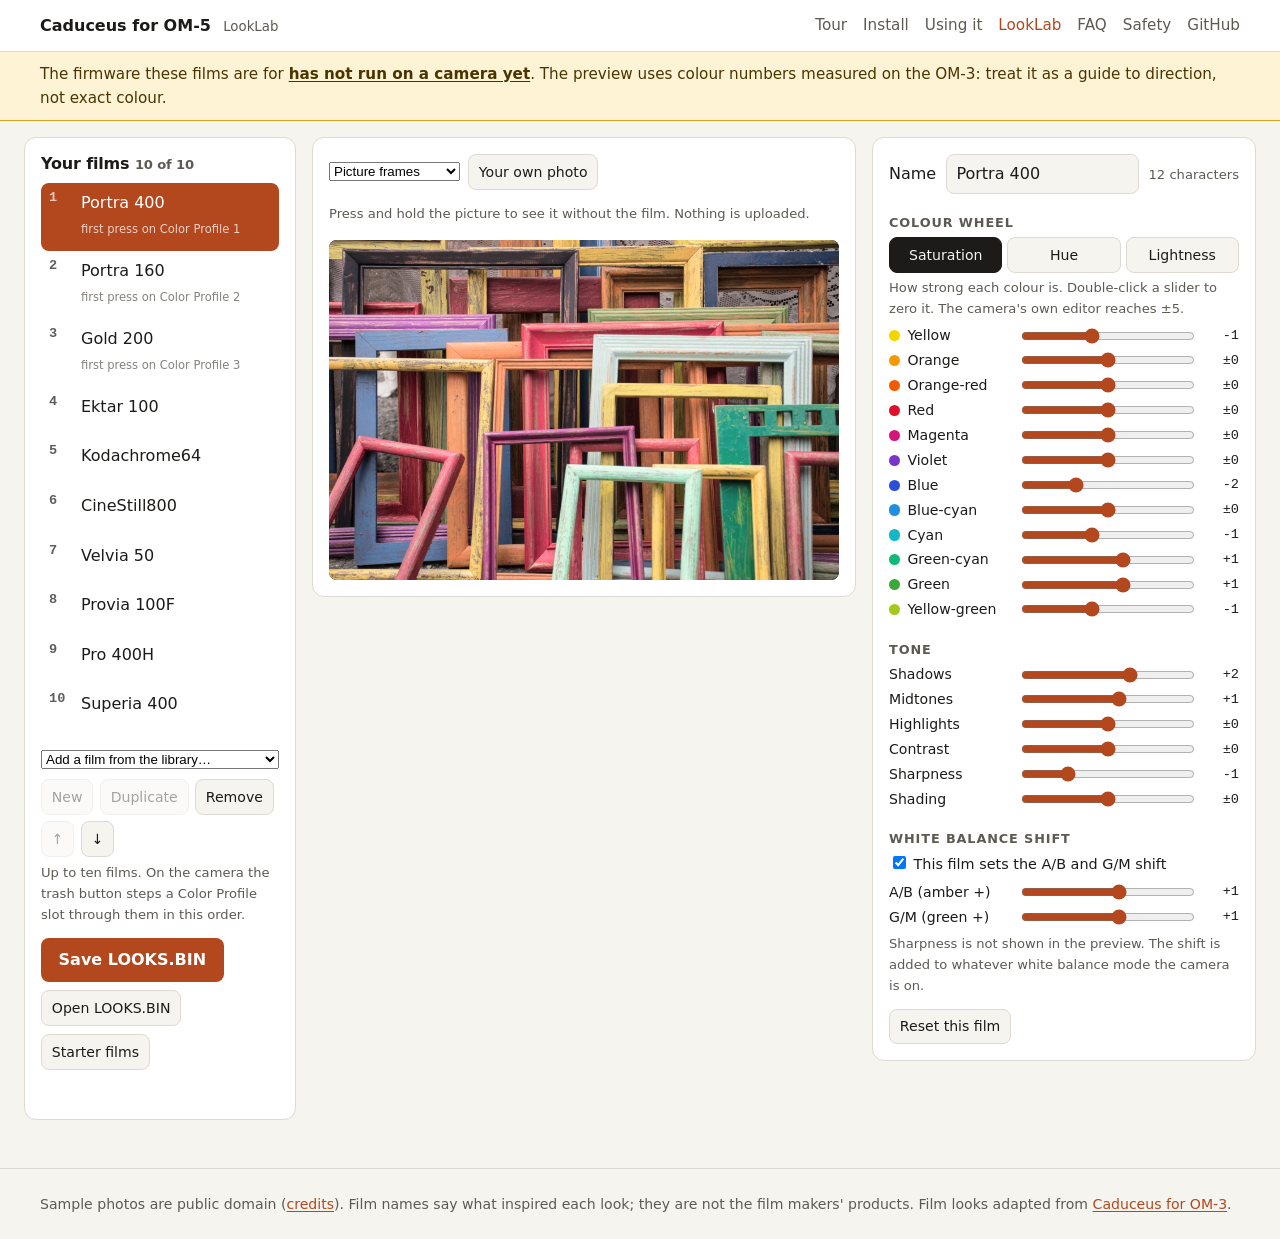
==== looklab/index.html @ a87e2ed6 "Add LookLab for OM-5 (no build step) with the film library, preview and LOOKS.BIN export Co-Authored" ====
<!doctype html>
<html lang="en">
<head>
<meta charset="utf-8">
<meta name="viewport" content="width=device-width, initial-scale=1">
<title>LookLab · Caduceus for OM-5</title>
<meta name="description" content="Make film looks for the OM-5 Mark II with Caduceus for OM-5 and save them as LOOKS.BIN.">
<link rel="stylesheet" href="../pages/site/site.css">
<style>
  .lab { display: grid; grid-template-columns: 17rem minmax(0, 1fr) 24rem; gap: 1rem; padding: 1rem clamp(.6rem, 2vw, 1.5rem) 3rem; align-items: start; }
  .card { background: var(--panel); border: 1px solid var(--line); border-radius: 12px; padding: 1rem; }
  .card h2 { font-size: 1rem; margin: 0 0 .6rem; }
  .card h3 { font-size: .8rem; text-transform: uppercase; letter-spacing: .07em; color: var(--soft); margin: 1.3rem 0 .4rem; }
  #films { list-style: none; margin: 0 0 .8rem; padding: 0; }
  #films li { display: grid; grid-template-columns: 1.6rem 1fr; gap: 0 .4rem; padding: .45rem .5rem; border-radius: 8px; cursor: pointer; }
  #films li:hover { background: var(--code); }
  #films li.on { background: var(--accent); color: var(--accent-ink); }
  #films .num { font: 600 .85rem var(--mono); opacity: .7; }
  #films .hint { grid-column: 2; font-size: .72rem; opacity: .75; }
  .hint { color: var(--soft); font-size: .82rem; margin: .3rem 0; }
  #films li.on .hint { color: inherit; }
  .tools { display: flex; flex-wrap: wrap; gap: .4rem; }
  .tools button, .tools select, .file { font: inherit; font-size: .88rem; padding: .4em .7em; border-radius: 8px; border: 1px solid var(--line); background: var(--bg); color: var(--ink); cursor: pointer; }
  .tools button:disabled { opacity: .4; cursor: default; }
  select { max-width: 100%; }
  #lib { width: 100%; margin-bottom: .6rem; }
  .file input { display: none; }
  #view { width: 100%; height: auto; border-radius: 8px; display: block; background: #000; touch-action: none; cursor: pointer; }
  .viewbar { display: flex; flex-wrap: wrap; gap: .5rem; align-items: center; margin-bottom: .7rem; }
  .namerow { display: grid; grid-template-columns: auto 1fr auto; gap: .6rem; align-items: center; }
  .namerow input { font: inherit; padding: .4em .6em; border-radius: 8px; border: 1px solid var(--line); background: var(--bg); color: var(--ink); min-width: 0; }
  .tabs { display: flex; gap: .3rem; }
  .tabs button { flex: 1; font: inherit; font-size: .88rem; padding: .4em; border-radius: 8px; border: 1px solid var(--line); background: var(--bg); color: var(--ink); cursor: pointer; }
  .tabs button.on { background: var(--ink); color: var(--bg); border-color: var(--ink); }
  .grid { display: grid; gap: .15rem; }
  .row { display: grid; grid-template-columns: 7.6rem 1fr 2.4rem; gap: .5rem; align-items: center; font-size: .88rem; }
  .row output { font: .85rem var(--mono); text-align: right; font-variant-numeric: tabular-nums; }
  .row input[type=range] { width: 100%; accent-color: var(--accent); }
  .sw { display: inline-block; width: .7rem; height: .7rem; border-radius: 50%; margin-right: .45rem; vertical-align: -1px; }
  .check { font-size: .9rem; display: block; margin: .3rem 0; }
  .msg { min-height: 1.5em; font-size: .9rem; color: var(--soft); margin: .7rem 0 0; }
  .msg.bad { color: #c62828; font-weight: 600; }
  .save { display: flex; flex-wrap: wrap; gap: .5rem; margin-top: .8rem; }
  @media (max-width: 1100px) { .lab { grid-template-columns: 15rem minmax(0, 1fr); } .lab .edit { grid-column: 1 / -1; } }
  @media (max-width: 700px) { .lab { grid-template-columns: 1fr; } }
</style>
</head>
<body>
<header class="top">
  <a class="brand" href="../">Caduceus for OM-5 <small>LookLab</small></a>
  <nav><a href="../">Tour</a><a href="../pages/install/">Install</a><a href="../pages/using/">Using it</a><a href="./" aria-current="page">LookLab</a><a href="../pages/faq/">FAQ</a><a href="../pages/safety/">Safety</a><a href="https://github.com/xulfr/caduceus-om5">GitHub</a></nav>
</header>
<div class="banner">The firmware these films are for <a href="../pages/safety/">has not run on a camera yet</a>. The preview uses colour numbers measured on the OM-3: treat it as a guide to direction, not exact colour.</div>
<div class="lab">
  <section class="card" aria-label="Your films">
    <h2>Your films <span class="hint" id="count"></span></h2>
    <ol id="films"></ol>
    <select id="lib" aria-label="Add a film from the library"></select>
    <div class="tools">
      <button id="add" type="button">New</button><button id="dup" type="button">Duplicate</button><button id="del" type="button">Remove</button>
      <button id="up" type="button" aria-label="Move up">↑</button><button id="down" type="button" aria-label="Move down">↓</button>
    </div>
    <p class="hint">Up to ten films. On the camera the trash button steps a Color Profile slot through them in this order.</p>
    <div class="save">
      <button class="btn" id="savebin" type="button">Save LOOKS.BIN</button>
      <label class="file">Open LOOKS.BIN<input id="openbin" type="file" accept=".bin,.BIN"></label>
      <button class="file" id="starter" type="button">Starter films</button>
    </div>
    <p class="msg" id="msg" role="status"></p>
  </section>
  <section class="card" aria-label="Preview">
    <div class="viewbar">
      <select id="sample" aria-label="Sample photo"></select>
      <label class="file">Your own photo<input id="photo" type="file" accept="image/*"></label>
      <span class="hint">Press and hold the picture to see it without the film. Nothing is uploaded.</span>
    </div>
    <canvas id="view" width="900" height="600"></canvas>
  </section>
  <section class="card edit" aria-label="The film's settings">
    <div id="editor"></div>
    <div class="save"><button class="file" id="reset" type="button">Reset this film</button></div>
  </section>
</div>
<footer>Sample photos are public domain (<a href="samples/CREDITS.md">credits</a>). Film names say what inspired each look; they are not the film makers' products. Film looks adapted from <a href="https://github.com/androidfanman/caduceus-om3">Caduceus for OM-3</a>.</footer>
<script src="app.js"></script>
</body>
</html>
---- pages/site/site.css ----
/* Caduceus for OM-5: one stylesheet for the tour, the guide pages and LookLab. */
:root {
  --bg: #f6f4ef; --panel: #ffffff; --ink: #1c1b19; --soft: #5d5a54; --line: #dedad1; --accent: #b3471d; --accent-ink: #ffffff;
  --warn-bg: #fff3d6; --warn-line: #d9a420; --warn-ink: #4a3500; --code: #efece4;
  --sans: "Avenir Next", "Segoe UI", system-ui, -apple-system, "Helvetica Neue", Arial, sans-serif;
  --mono: ui-monospace, "SF Mono", Menlo, Consolas, monospace;
  color-scheme: light dark;
}
@media (prefers-color-scheme: dark) {
  :root { --bg: #161513; --panel: #201f1c; --ink: #ece9e2; --soft: #a6a299; --line: #36342f; --accent: #f08a4b; --accent-ink: #1b0f06;
    --warn-bg: #3a2c05; --warn-line: #a47c12; --warn-ink: #ffe7a6; --code: #2a2824; }
}
* { box-sizing: border-box; }
html { -webkit-text-size-adjust: 100%; }
body { margin: 0; background: var(--bg); color: var(--ink); font: 16px/1.6 var(--sans); }
a { color: var(--accent); text-underline-offset: 2px; }
h1, h2, h3 { line-height: 1.2; text-wrap: balance; letter-spacing: -0.01em; }
h1 { font-size: clamp(2rem, 5vw, 3.2rem); margin: 0 0 .4em; font-weight: 700; }
h2 { font-size: 1.5rem; margin: 2.2em 0 .5em; }
h3 { font-size: 1.05rem; margin: 1.6em 0 .4em; }
code, kbd { font-family: var(--mono); font-size: .9em; background: var(--code); padding: .1em .35em; border-radius: 4px; }
pre { background: var(--code); padding: 1em; border-radius: 8px; overflow-x: auto; }
pre code { background: none; padding: 0; }
table { border-collapse: collapse; width: 100%; margin: 1em 0; font-size: .95em; display: block; overflow-x: auto; }
th, td { text-align: left; vertical-align: top; padding: .5em .7em; border-bottom: 1px solid var(--line); }
th { font-weight: 600; color: var(--soft); }
img { max-width: 100%; height: auto; }
blockquote { margin: 1.2em 0; padding: .8em 1em; background: var(--warn-bg); border-left: 4px solid var(--warn-line); color: var(--warn-ink); border-radius: 0 8px 8px 0; }
blockquote p { margin: .3em 0; }
blockquote a { color: inherit; }

.top { display: flex; flex-wrap: wrap; align-items: center; gap: .4rem 1.2rem; padding: .8rem clamp(1rem, 4vw, 2.5rem); border-bottom: 1px solid var(--line); background: var(--panel); }
.top .brand { font-weight: 700; color: var(--ink); text-decoration: none; margin-right: auto; }
.top .brand small { font-weight: 500; color: var(--soft); margin-left: .5em; }
.top nav { display: flex; flex-wrap: wrap; gap: .2rem 1rem; }
.top nav a { color: var(--soft); text-decoration: none; font-size: .95rem; }
.top nav a:hover, .top nav a[aria-current] { color: var(--accent); }
.banner { background: var(--warn-bg); color: var(--warn-ink); border-bottom: 1px solid var(--warn-line); padding: .6rem clamp(1rem, 4vw, 2.5rem); font-size: .95rem; }
.banner a { color: inherit; font-weight: 600; }
main.doc { max-width: 46rem; margin: 0 auto; padding: 2rem clamp(1rem, 4vw, 2rem) 5rem; }
footer { border-top: 1px solid var(--line); padding: 1.5rem clamp(1rem, 4vw, 2.5rem); color: var(--soft); font-size: .88rem; }
.btn { display: inline-block; background: var(--accent); color: var(--accent-ink); padding: .6em 1.1em; border-radius: 8px; text-decoration: none; font-weight: 600; border: 0; font: inherit; font-weight: 600; cursor: pointer; }
.btn.ghost { background: transparent; color: var(--ink); border: 1px solid var(--line); }
.btn:disabled { opacity: .45; cursor: default; }

/* tour */
.hero { padding: clamp(2.5rem, 7vw, 5rem) clamp(1rem, 4vw, 2.5rem) 2rem; max-width: 70rem; margin: 0 auto; display: grid; gap: 2rem; grid-template-columns: minmax(0, 1.1fr) minmax(0, 1fr); align-items: center; }
.hero p.lede { font-size: 1.2rem; color: var(--soft); max-width: 32rem; }
.hero .cta { display: flex; flex-wrap: wrap; gap: .7rem; margin-top: 1.4rem; }
.screen { border-radius: 12px; border: 1px solid var(--line); background: #000; display: block; width: 100%; image-rendering: auto; }
figure { margin: 0; }
figcaption { color: var(--soft); font-size: .88rem; margin-top: .5rem; }
.steps { max-width: 70rem; margin: 0 auto; padding: 1rem clamp(1rem, 4vw, 2.5rem) 3rem; display: grid; gap: 3rem; }
.step { display: grid; gap: 1.5rem 2.5rem; grid-template-columns: minmax(0, 1fr) minmax(0, 1fr); align-items: center; }
.step:nth-child(even) figure { order: -1; }
.step h2 { margin-top: 0; }
.step .k { font: 600 .8rem var(--mono); color: var(--accent); letter-spacing: .08em; text-transform: uppercase; }
.facts { max-width: 70rem; margin: 0 auto; padding: 0 clamp(1rem, 4vw, 2.5rem) 4rem; }
@media (max-width: 760px) { .hero, .step { grid-template-columns: 1fr; } .step:nth-child(even) figure { order: 0; } }
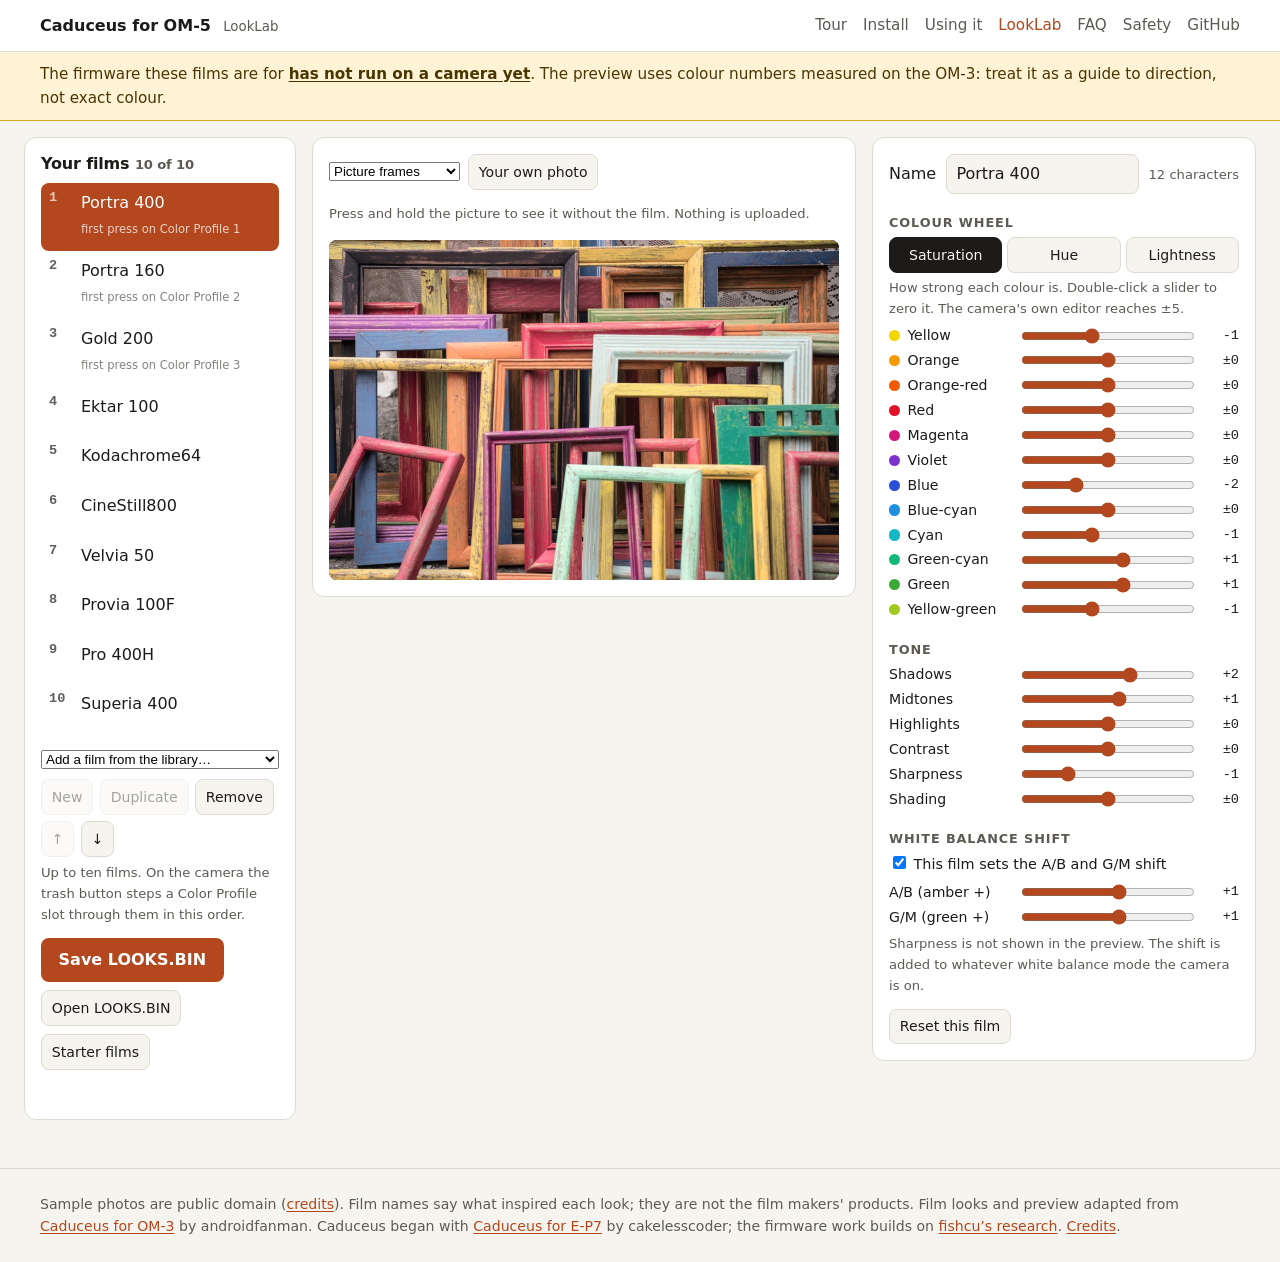
==== commit 257e7c43: "Credit fishcu, cakelesscoder and androidfanman in the README and on the site Credits section in the " ====
--- a/looklab/index.html
+++ b/looklab/index.html
@@ -81,7 +81,7 @@
     <div class="save"><button class="file" id="reset" type="button">Reset this film</button></div>
   </section>
 </div>
-<footer>Sample photos are public domain (<a href="samples/CREDITS.md">credits</a>). Film names say what inspired each look; they are not the film makers' products. Film looks adapted from <a href="https://github.com/androidfanman/caduceus-om3">Caduceus for OM-3</a>.</footer>
+<footer>Sample photos are public domain (<a href="samples/CREDITS.md">credits</a>). Film names say what inspired each look; they are not the film makers' products. Film looks and preview adapted from <a href="https://github.com/androidfanman/caduceus-om3">Caduceus for OM-3</a> by androidfanman. Caduceus began with <a href="https://github.com/cakelesscoder/caduceus-ep7">Caduceus for E-P7</a> by cakelesscoder; the firmware work builds on <a href="https://github.com/fishcu/oly_fw_analysis">fishcu’s research</a>. <a href="../#credits">Credits</a>.</footer>
 <script src="app.js"></script>
 </body>
 </html>
--- a/pages/site/site.css
+++ b/pages/site/site.css
@@ -44,6 +44,11 @@
 .btn:disabled { opacity: .45; cursor: default; }
 
 /* tour */
+.skip { position: absolute; left: 1rem; top: -5rem; padding: .6rem; background: var(--panel); z-index: 10; }
+.skip:focus { top: .5rem; }
+:focus-visible { outline: 3px solid var(--accent); outline-offset: 3px; }
+.eyebrow { font: 600 .8rem var(--mono); color: var(--accent); letter-spacing: .05em; }
+caption { text-align: left; color: var(--soft); margin-bottom: .5rem; }
 .hero { padding: clamp(2.5rem, 7vw, 5rem) clamp(1rem, 4vw, 2.5rem) 2rem; max-width: 70rem; margin: 0 auto; display: grid; gap: 2rem; grid-template-columns: minmax(0, 1.1fr) minmax(0, 1fr); align-items: center; }
 .hero p.lede { font-size: 1.2rem; color: var(--soft); max-width: 32rem; }
 .hero .cta { display: flex; flex-wrap: wrap; gap: .7rem; margin-top: 1.4rem; }
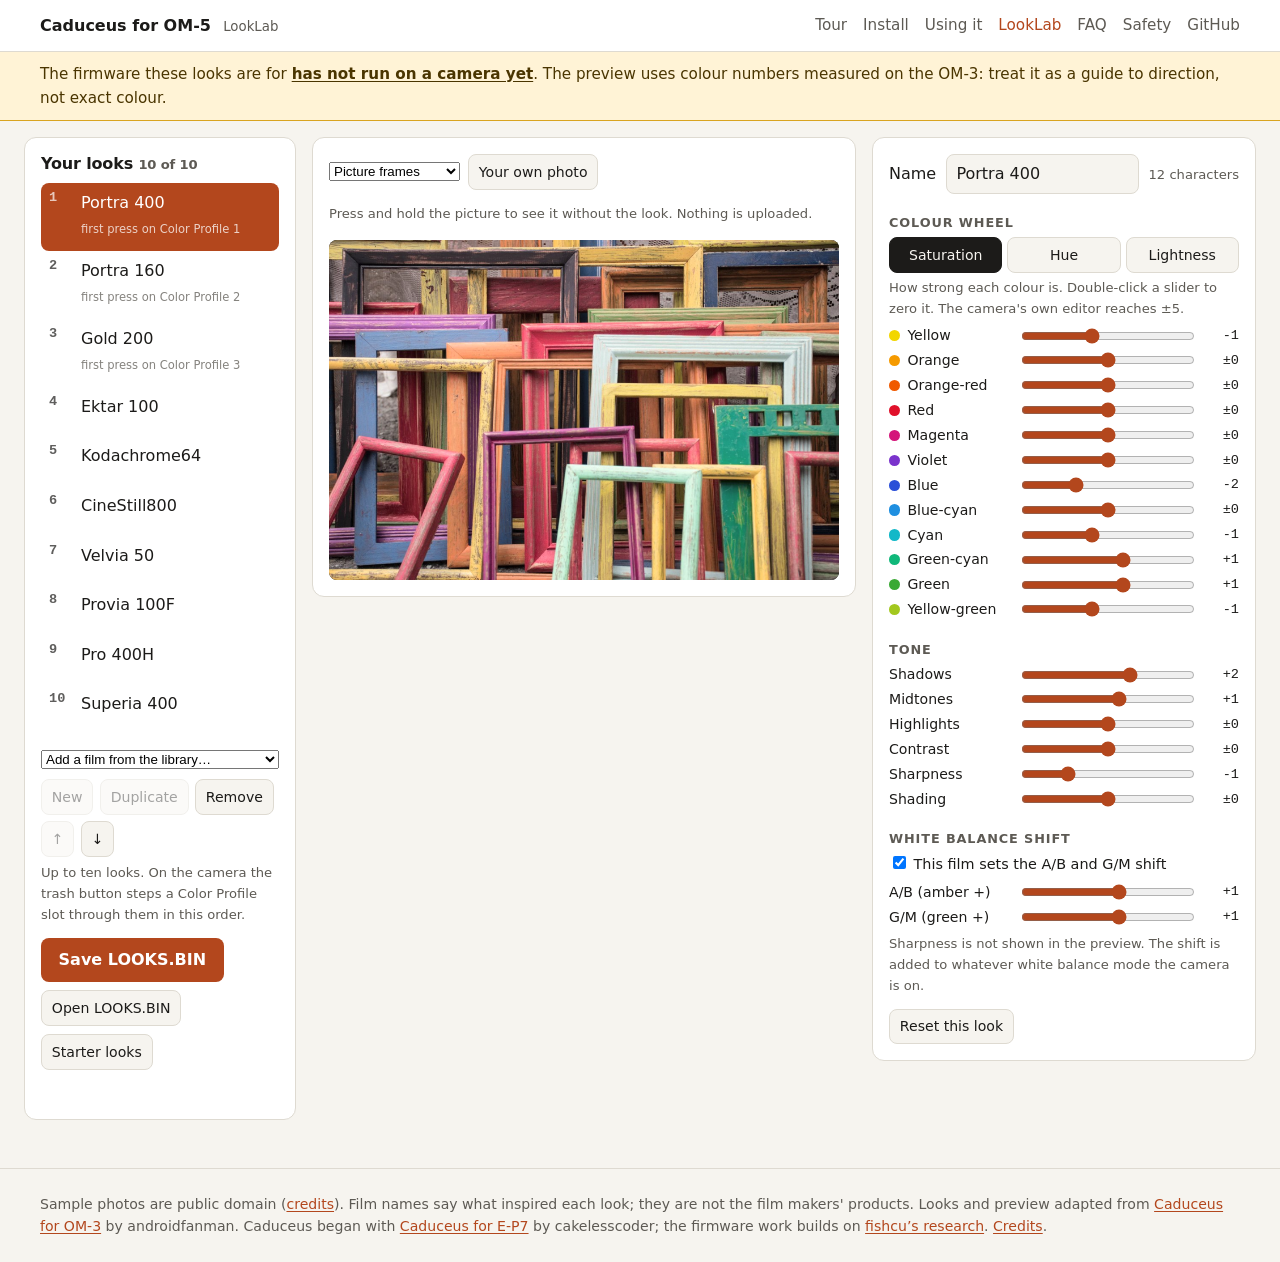
==== commit d51bc625: "Call them looks: rename films to looks in user-facing text README, site, guides, roadmap and LookLab" ====
--- a/looklab/index.html
+++ b/looklab/index.html
@@ -4,7 +4,7 @@
 <meta charset="utf-8">
 <meta name="viewport" content="width=device-width, initial-scale=1">
 <title>LookLab · Caduceus for OM-5</title>
-<meta name="description" content="Make film looks for the OM-5 Mark II with Caduceus for OM-5 and save them as LOOKS.BIN.">
+<meta name="description" content="Make looks for the OM-5 Mark II with Caduceus for OM-5 and save them as LOOKS.BIN.">
 <link rel="stylesheet" href="../pages/site/site.css">
 <style>
   .lab { display: grid; grid-template-columns: 17rem minmax(0, 1fr) 24rem; gap: 1rem; padding: 1rem clamp(.6rem, 2vw, 1.5rem) 3rem; align-items: start; }
@@ -50,21 +50,21 @@
   <a class="brand" href="../">Caduceus for OM-5 <small>LookLab</small></a>
   <nav><a href="../">Tour</a><a href="../pages/install/">Install</a><a href="../pages/using/">Using it</a><a href="./" aria-current="page">LookLab</a><a href="../pages/faq/">FAQ</a><a href="../pages/safety/">Safety</a><a href="https://github.com/xulfr/caduceus-om5">GitHub</a></nav>
 </header>
-<div class="banner">The firmware these films are for <a href="../pages/safety/">has not run on a camera yet</a>. The preview uses colour numbers measured on the OM-3: treat it as a guide to direction, not exact colour.</div>
+<div class="banner">The firmware these looks are for <a href="../pages/safety/">has not run on a camera yet</a>. The preview uses colour numbers measured on the OM-3: treat it as a guide to direction, not exact colour.</div>
 <div class="lab">
-  <section class="card" aria-label="Your films">
-    <h2>Your films <span class="hint" id="count"></span></h2>
+  <section class="card" aria-label="Your looks">
+    <h2>Your looks <span class="hint" id="count"></span></h2>
     <ol id="films"></ol>
-    <select id="lib" aria-label="Add a film from the library"></select>
+    <select id="lib" aria-label="Add a look from the library"></select>
     <div class="tools">
       <button id="add" type="button">New</button><button id="dup" type="button">Duplicate</button><button id="del" type="button">Remove</button>
       <button id="up" type="button" aria-label="Move up">↑</button><button id="down" type="button" aria-label="Move down">↓</button>
     </div>
-    <p class="hint">Up to ten films. On the camera the trash button steps a Color Profile slot through them in this order.</p>
+    <p class="hint">Up to ten looks. On the camera the trash button steps a Color Profile slot through them in this order.</p>
     <div class="save">
       <button class="btn" id="savebin" type="button">Save LOOKS.BIN</button>
       <label class="file">Open LOOKS.BIN<input id="openbin" type="file" accept=".bin,.BIN"></label>
-      <button class="file" id="starter" type="button">Starter films</button>
+      <button class="file" id="starter" type="button">Starter looks</button>
     </div>
     <p class="msg" id="msg" role="status"></p>
   </section>
@@ -72,16 +72,16 @@
     <div class="viewbar">
       <select id="sample" aria-label="Sample photo"></select>
       <label class="file">Your own photo<input id="photo" type="file" accept="image/*"></label>
-      <span class="hint">Press and hold the picture to see it without the film. Nothing is uploaded.</span>
+      <span class="hint">Press and hold the picture to see it without the look. Nothing is uploaded.</span>
     </div>
     <canvas id="view" width="900" height="600"></canvas>
   </section>
-  <section class="card edit" aria-label="The film's settings">
+  <section class="card edit" aria-label="The look's settings">
     <div id="editor"></div>
-    <div class="save"><button class="file" id="reset" type="button">Reset this film</button></div>
+    <div class="save"><button class="file" id="reset" type="button">Reset this look</button></div>
   </section>
 </div>
-<footer>Sample photos are public domain (<a href="samples/CREDITS.md">credits</a>). Film names say what inspired each look; they are not the film makers' products. Film looks and preview adapted from <a href="https://github.com/androidfanman/caduceus-om3">Caduceus for OM-3</a> by androidfanman. Caduceus began with <a href="https://github.com/cakelesscoder/caduceus-ep7">Caduceus for E-P7</a> by cakelesscoder; the firmware work builds on <a href="https://github.com/fishcu/oly_fw_analysis">fishcu’s research</a>. <a href="../#credits">Credits</a>.</footer>
+<footer>Sample photos are public domain (<a href="samples/CREDITS.md">credits</a>). Film names say what inspired each look; they are not the film makers' products. Looks and preview adapted from <a href="https://github.com/androidfanman/caduceus-om3">Caduceus for OM-3</a> by androidfanman. Caduceus began with <a href="https://github.com/cakelesscoder/caduceus-ep7">Caduceus for E-P7</a> by cakelesscoder; the firmware work builds on <a href="https://github.com/fishcu/oly_fw_analysis">fishcu’s research</a>. <a href="../#credits">Credits</a>.</footer>
 <script src="app.js"></script>
 </body>
 </html>
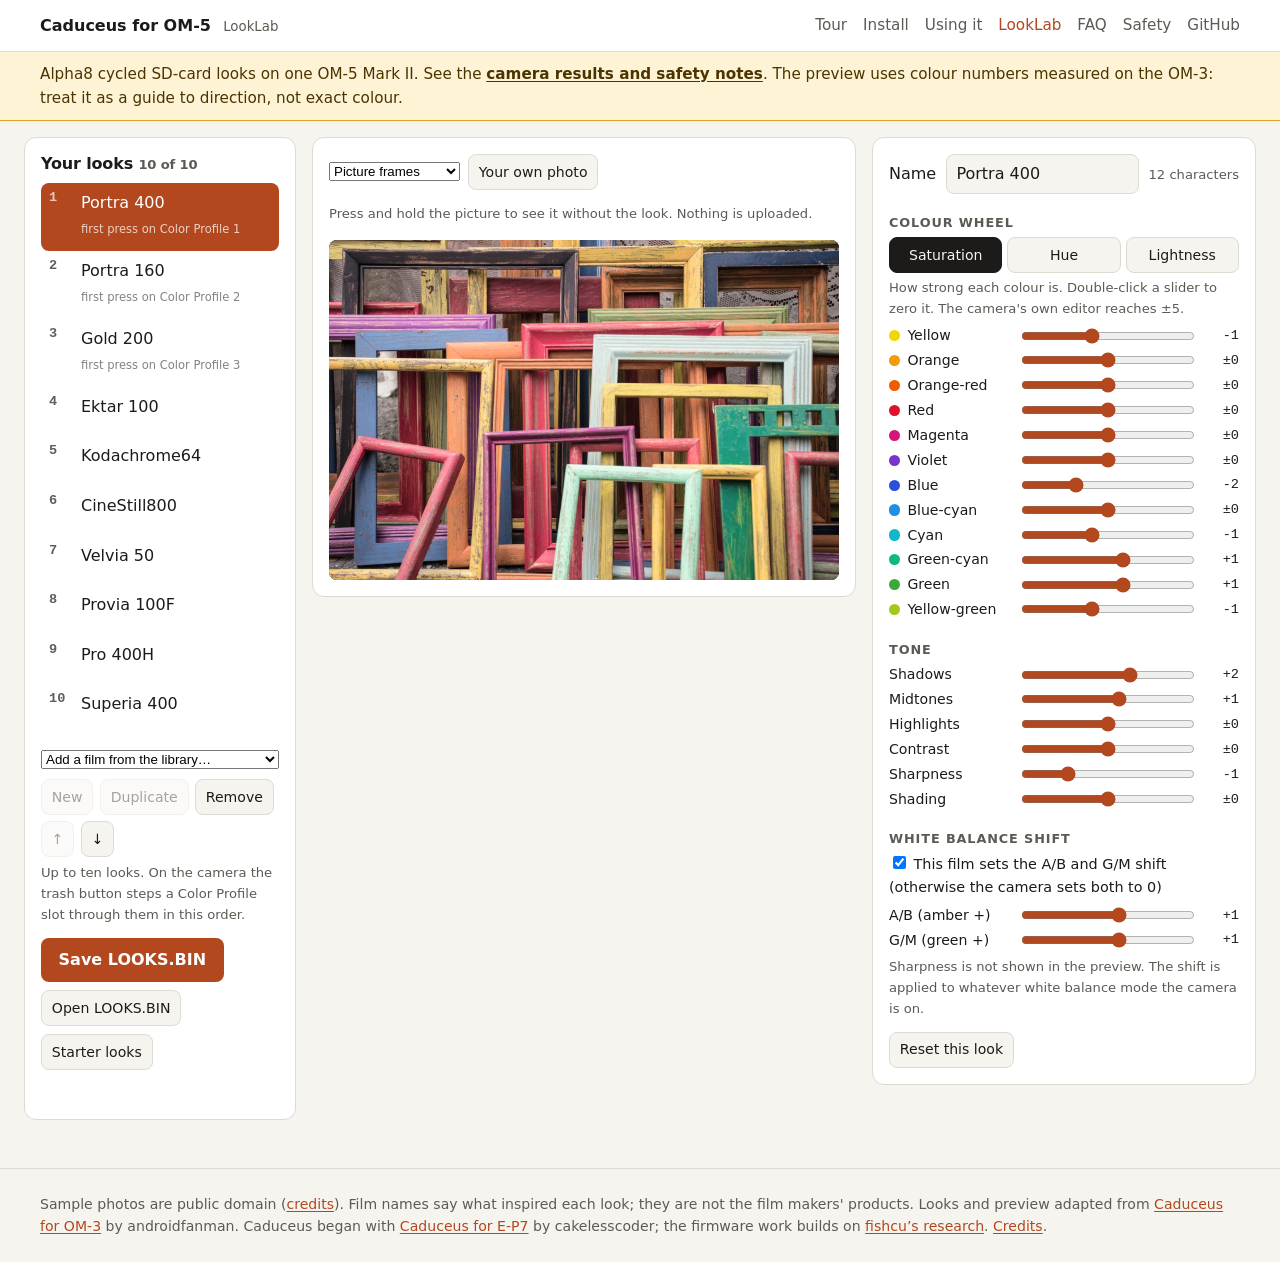
==== commit 243aa0e3: "Record alpha8 camera boot and UI defects" ====
--- a/looklab/index.html
+++ b/looklab/index.html
@@ -50,7 +50,7 @@
   <a class="brand" href="../">Caduceus for OM-5 <small>LookLab</small></a>
   <nav><a href="../">Tour</a><a href="../pages/install/">Install</a><a href="../pages/using/">Using it</a><a href="./" aria-current="page">LookLab</a><a href="../pages/faq/">FAQ</a><a href="../pages/safety/">Safety</a><a href="https://github.com/xulfr/caduceus-om5">GitHub</a></nav>
 </header>
-<div class="banner">The firmware these looks are for <a href="../pages/safety/">has not run on a camera yet</a>. The preview uses colour numbers measured on the OM-3: treat it as a guide to direction, not exact colour.</div>
+<div class="banner">Alpha8 cycled SD-card looks on one OM-5 Mark II. See the <a href="../pages/safety/">camera results and safety notes</a>. The preview uses colour numbers measured on the OM-3: treat it as a guide to direction, not exact colour.</div>
 <div class="lab">
   <section class="card" aria-label="Your looks">
     <h2>Your looks <span class="hint" id="count"></span></h2>
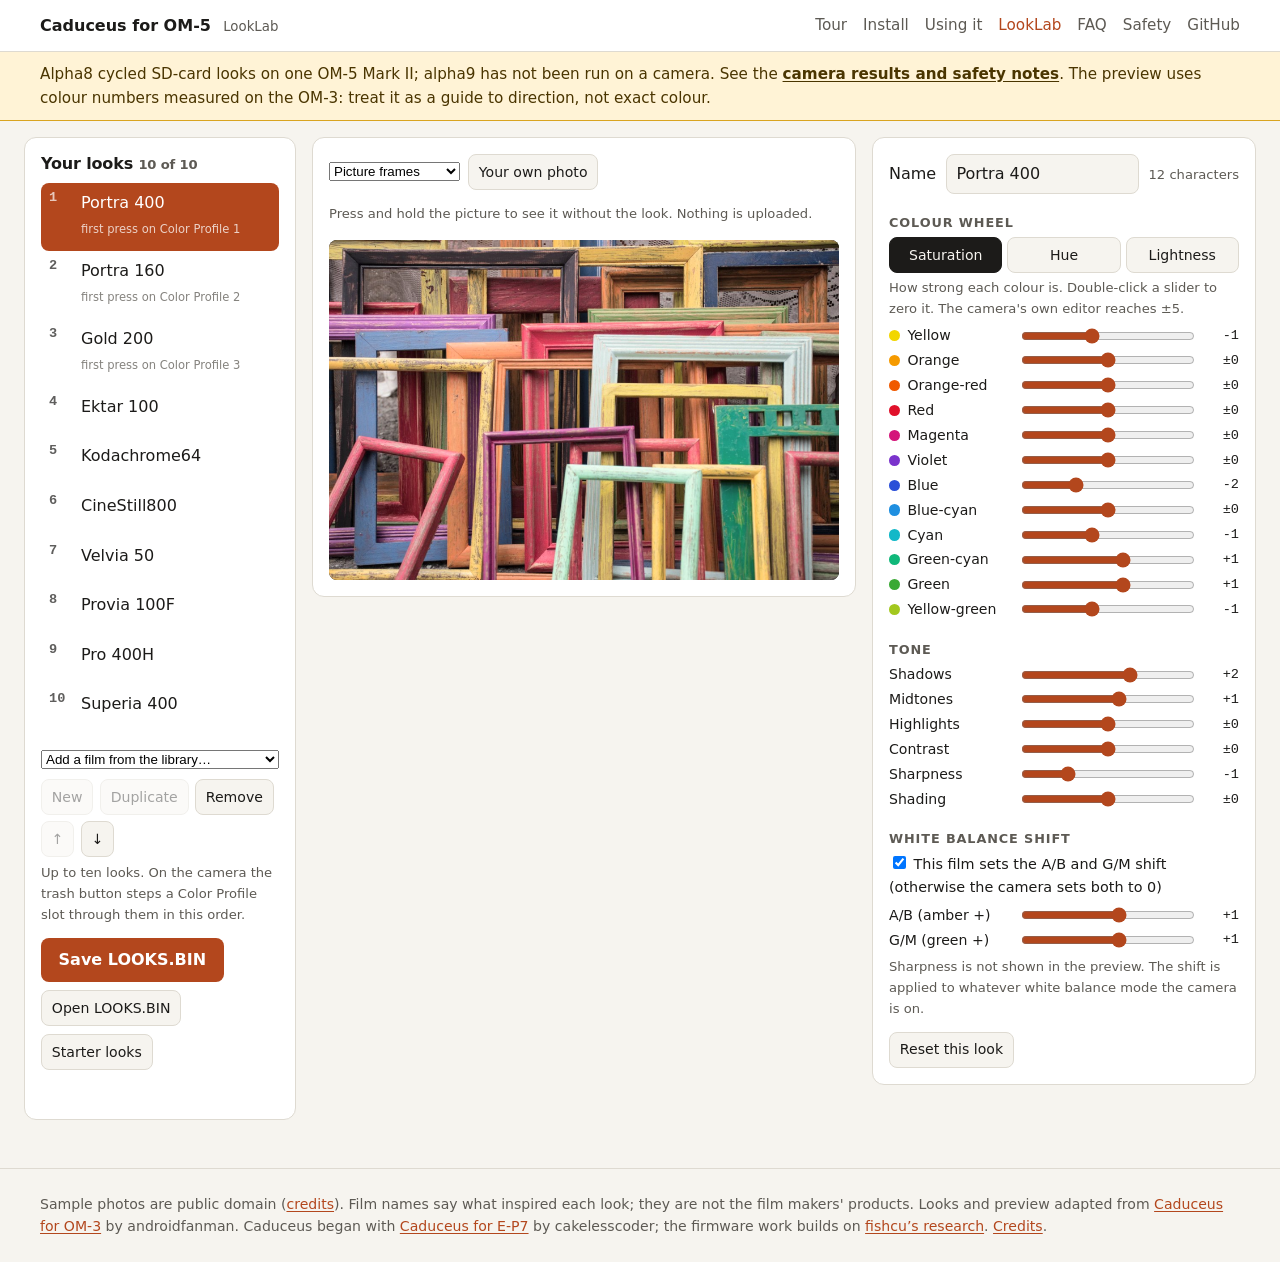
==== commit 0507795a: "Document alpha9 as the installer's default, emulator only README, CHANGELOG, Install, Safety, FAQ, R" ====
--- a/looklab/index.html
+++ b/looklab/index.html
@@ -50,7 +50,7 @@
   <a class="brand" href="../">Caduceus for OM-5 <small>LookLab</small></a>
   <nav><a href="../">Tour</a><a href="../pages/install/">Install</a><a href="../pages/using/">Using it</a><a href="./" aria-current="page">LookLab</a><a href="../pages/faq/">FAQ</a><a href="../pages/safety/">Safety</a><a href="https://github.com/xulfr/caduceus-om5">GitHub</a></nav>
 </header>
-<div class="banner">Alpha8 cycled SD-card looks on one OM-5 Mark II. See the <a href="../pages/safety/">camera results and safety notes</a>. The preview uses colour numbers measured on the OM-3: treat it as a guide to direction, not exact colour.</div>
+<div class="banner">Alpha8 cycled SD-card looks on one OM-5 Mark II; alpha9 has not been run on a camera. See the <a href="../pages/safety/">camera results and safety notes</a>. The preview uses colour numbers measured on the OM-3: treat it as a guide to direction, not exact colour.</div>
 <div class="lab">
   <section class="card" aria-label="Your looks">
     <h2>Your looks <span class="hint" id="count"></span></h2>
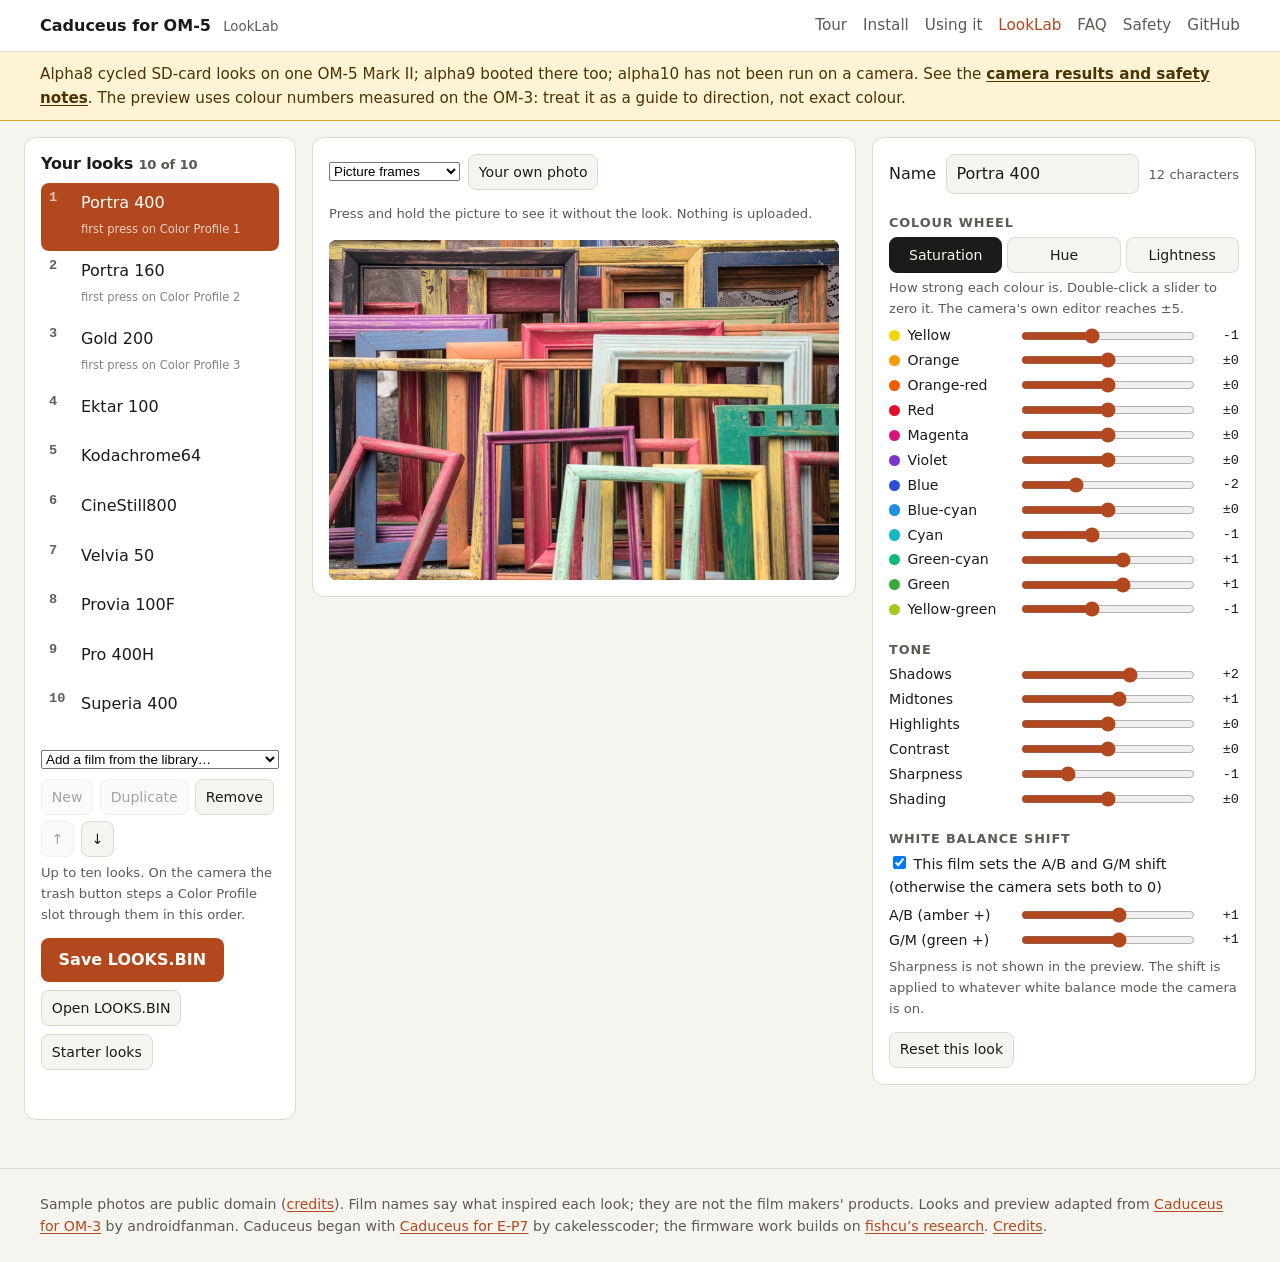
==== commit ce6a56c1: "WIP: alpha10 docs, tour and release test (release files pending the full suite) Docs describe alpha1" ====
--- a/looklab/index.html
+++ b/looklab/index.html
@@ -50,7 +50,7 @@
   <a class="brand" href="../">Caduceus for OM-5 <small>LookLab</small></a>
   <nav><a href="../">Tour</a><a href="../pages/install/">Install</a><a href="../pages/using/">Using it</a><a href="./" aria-current="page">LookLab</a><a href="../pages/faq/">FAQ</a><a href="../pages/safety/">Safety</a><a href="https://github.com/xulfr/caduceus-om5">GitHub</a></nav>
 </header>
-<div class="banner">Alpha8 cycled SD-card looks on one OM-5 Mark II; alpha9 has not been run on a camera. See the <a href="../pages/safety/">camera results and safety notes</a>. The preview uses colour numbers measured on the OM-3: treat it as a guide to direction, not exact colour.</div>
+<div class="banner">Alpha8 cycled SD-card looks on one OM-5 Mark II; alpha9 booted there too; alpha10 has not been run on a camera. See the <a href="../pages/safety/">camera results and safety notes</a>. The preview uses colour numbers measured on the OM-3: treat it as a guide to direction, not exact colour.</div>
 <div class="lab">
   <section class="card" aria-label="Your looks">
     <h2>Your looks <span class="hint" id="count"></span></h2>
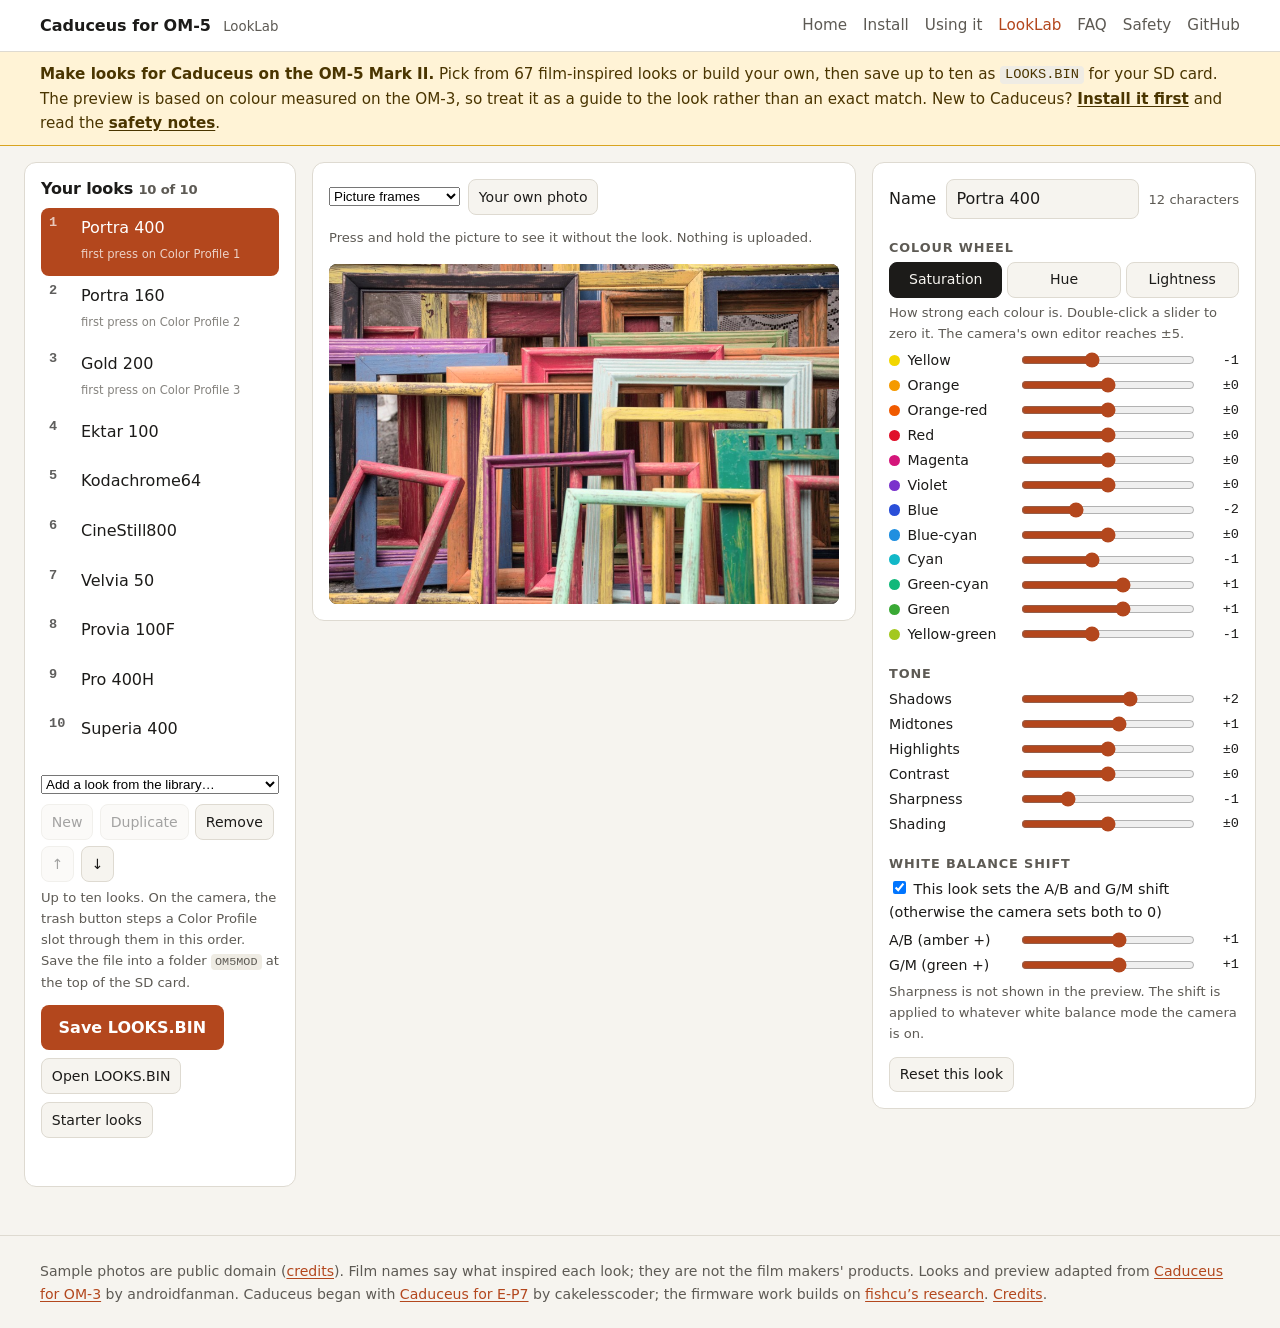
==== commit 99b6632a: "LookLab: replace the per-build status banner with an introduction The banner now explains what LookL" ====
--- a/looklab/index.html
+++ b/looklab/index.html
@@ -48,9 +48,9 @@
 <body>
 <header class="top">
   <a class="brand" href="../">Caduceus for OM-5 <small>LookLab</small></a>
-  <nav><a href="../">Tour</a><a href="../pages/install/">Install</a><a href="../pages/using/">Using it</a><a href="./" aria-current="page">LookLab</a><a href="../pages/faq/">FAQ</a><a href="../pages/safety/">Safety</a><a href="https://github.com/xulfr/caduceus-om5">GitHub</a></nav>
+  <nav><a href="../">Home</a><a href="../pages/install/">Install</a><a href="../pages/using/">Using it</a><a href="./" aria-current="page">LookLab</a><a href="../pages/faq/">FAQ</a><a href="../pages/safety/">Safety</a><a href="https://github.com/xulfr/caduceus-om5">GitHub</a></nav>
 </header>
-<div class="banner">Alpha8 cycled SD-card looks on one OM-5 Mark II; alpha9 booted there too; alpha10 has not been run on a camera. See the <a href="../pages/safety/">camera results and safety notes</a>. The preview uses colour numbers measured on the OM-3: treat it as a guide to direction, not exact colour.</div>
+<div class="banner"><strong>Make looks for Caduceus on the OM-5 Mark II.</strong> Pick from 67 film-inspired looks or build your own, then save up to ten as <code>LOOKS.BIN</code> for your SD card. The preview is based on colour measured on the OM-3, so treat it as a guide to the look rather than an exact match. New to Caduceus? <a href="../#install">Install it first</a> and read the <a href="../pages/safety/">safety notes</a>.</div>
 <div class="lab">
   <section class="card" aria-label="Your looks">
     <h2>Your looks <span class="hint" id="count"></span></h2>
@@ -60,7 +60,7 @@
       <button id="add" type="button">New</button><button id="dup" type="button">Duplicate</button><button id="del" type="button">Remove</button>
       <button id="up" type="button" aria-label="Move up">↑</button><button id="down" type="button" aria-label="Move down">↓</button>
     </div>
-    <p class="hint">Up to ten looks. On the camera the trash button steps a Color Profile slot through them in this order.</p>
+    <p class="hint">Up to ten looks. On the camera, the trash button steps a Color Profile slot through them in this order. Save the file into a folder <code>OM5MOD</code> at the top of the SD card.</p>
     <div class="save">
       <button class="btn" id="savebin" type="button">Save LOOKS.BIN</button>
       <label class="file">Open LOOKS.BIN<input id="openbin" type="file" accept=".bin,.BIN"></label>
